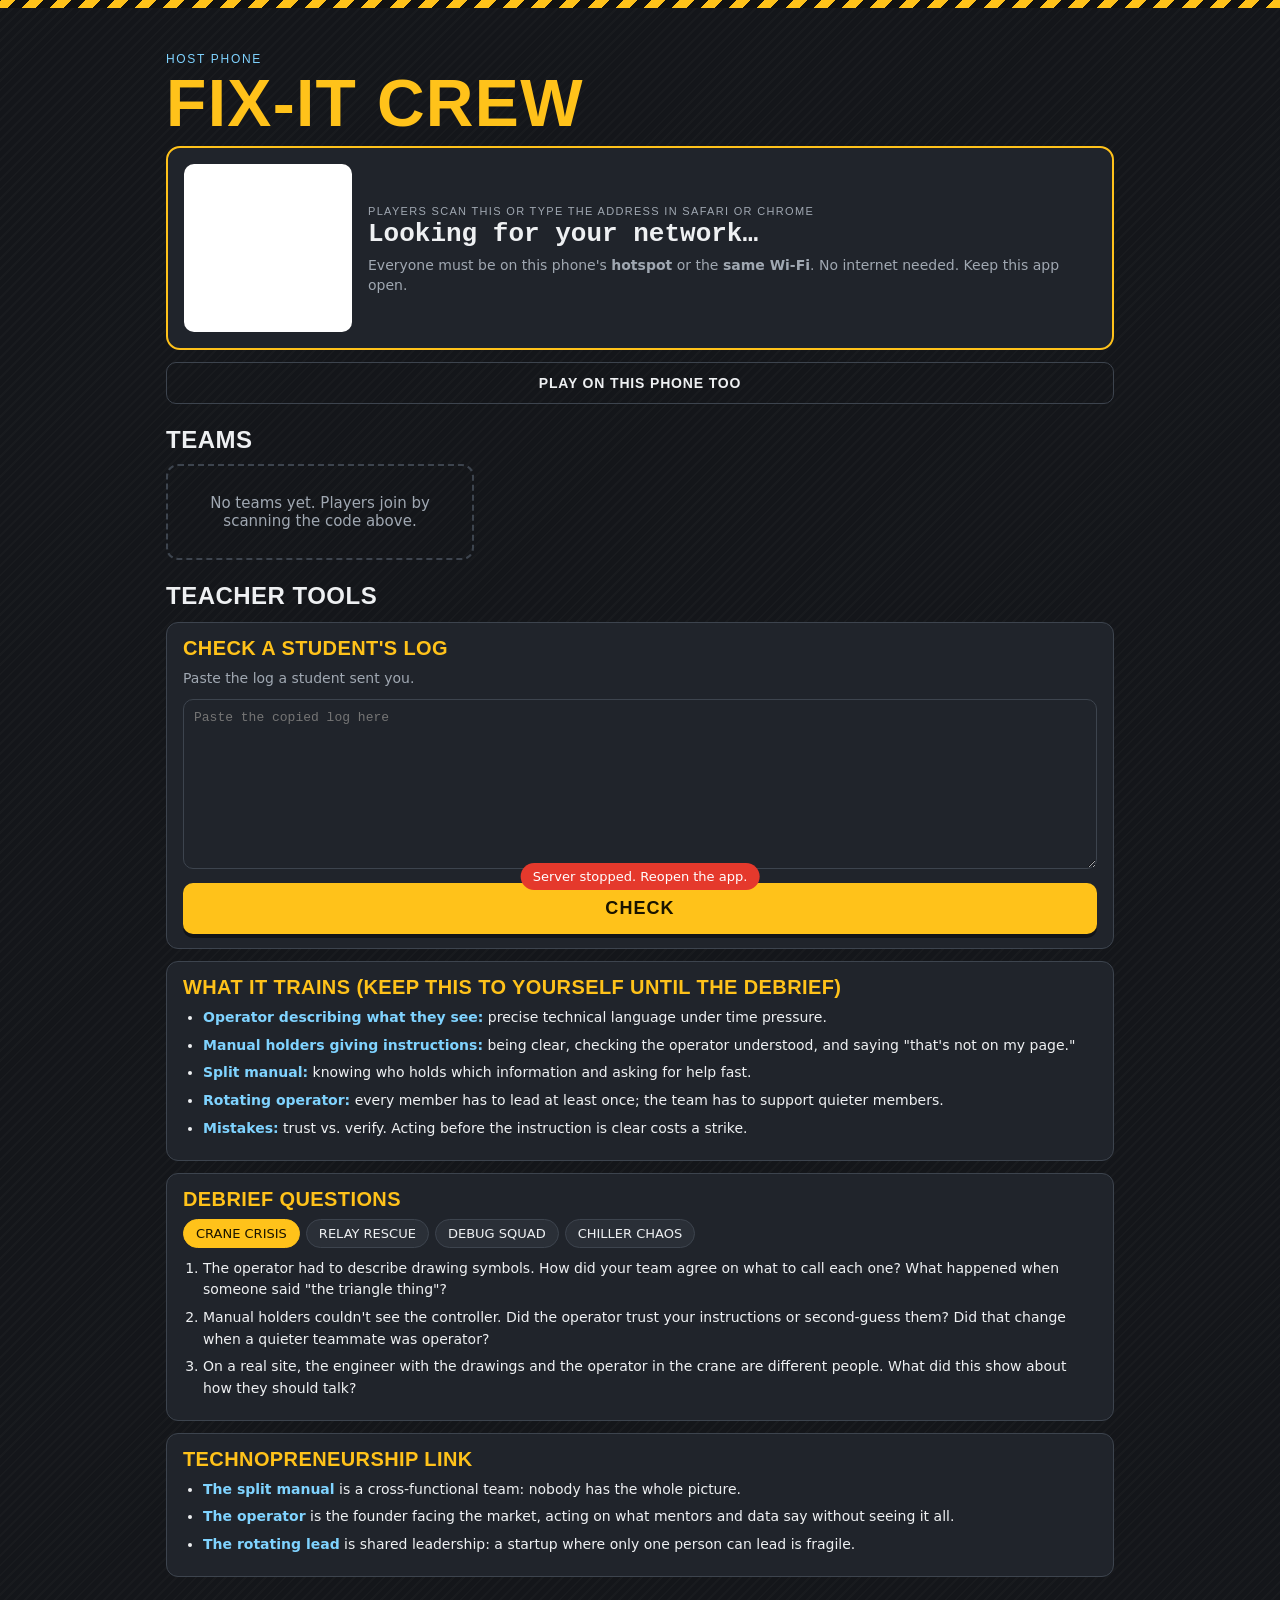
==== android/app/src/main/assets/web/host.html @ dfd8f7d3 "Fix-It Crew: Android host app with four program games Co-Authored-By: Claude Opus 5.5 <noreply@anthr" ====
<!doctype html>
<html lang="en">
<head>
<meta charset="utf-8">
<meta name="viewport" content="width=device-width,initial-scale=1,viewport-fit=cover">
<meta name="theme-color" content="#14161a">
<title>Fix-It Crew Host</title>
<link rel="stylesheet" href="style.css">
<style>
/* Host board: join card (QR + address) first, then live team cards, then teacher tools */
.joincard{background:var(--plate);border:2px solid var(--accent);border-radius:14px;padding:16px;display:grid;grid-template-columns:auto 1fr;gap:16px;align-items:center;margin-top:14px}
.qr{background:#fff;border-radius:10px;padding:8px;width:168px;height:168px;display:flex;align-items:center;justify-content:center}
.qr img,.qr svg{width:152px;height:152px;image-rendering:pixelated}
.addr{font-family:var(--mono);font-weight:700;font-size:clamp(18px,5vw,26px);overflow-wrap:anywhere;-webkit-user-select:text;user-select:text}
.alt{font-family:var(--mono);font-size:13px;color:var(--dim);overflow-wrap:anywhere}
.joincard p{margin:6px 0 0;color:var(--dim);font-size:14px;line-height:1.45}
.noip{color:#ff8a80;font-weight:600}
.sec2{display:flex;justify-content:space-between;align-items:baseline;margin:22px 0 10px;gap:10px}
.sec2 h2{font-size:24px;text-transform:uppercase}
.teams{display:grid;grid-template-columns:repeat(auto-fill,minmax(min(100%,300px),1fr));gap:12px}
.team{background:var(--plate);border:1px solid var(--edge);border-left:6px solid var(--tc);border-radius:12px;padding:12px 14px;display:flex;flex-direction:column;gap:8px;min-width:0}
.team .th{display:flex;justify-content:space-between;gap:8px;align-items:flex-start}
.team h3{font-size:24px;text-transform:uppercase;min-width:0;overflow-wrap:anywhere}
.team .pg{font-size:12px;color:var(--dim)}
.badge{font-family:var(--display);font-size:12px;letter-spacing:.1em;text-transform:uppercase;padding:4px 8px;border-radius:5px;background:var(--plate2);color:var(--dim);white-space:nowrap}
.badge.run{background:rgba(255,194,26,.16);color:var(--accent)}
.badge.ok{background:rgba(53,198,111,.2);color:var(--go)}
.badge.bad{background:rgba(229,57,44,.2);color:#ff8a80}
.nums{display:grid;grid-template-columns:repeat(3,1fr);gap:6px}
.nums div{background:var(--plate2);border-radius:8px;padding:6px 8px}
.nums b{display:block;font-family:var(--mono);font-size:20px}
.nums span{font-size:11px;color:var(--dim);text-transform:uppercase;letter-spacing:.08em}
.ppl{display:flex;flex-wrap:wrap;gap:6px}
.tfoot{display:flex;gap:8px;justify-content:flex-end;flex-wrap:wrap}
.mini{background:transparent;border:1px solid var(--edge);border-radius:6px;padding:6px 10px;font-size:13px;color:var(--dim)}
.mini.arm{border-color:var(--stop);color:#ff8a80}
.empty{border:2px dashed var(--edge);border-radius:12px;padding:28px 16px;text-align:center;color:var(--dim)}
.tcard{background:var(--plate);border:1px solid var(--edge);border-radius:12px;padding:14px 16px;margin:12px 0}
.tcard h3{font-size:20px;text-transform:uppercase;margin-bottom:8px;color:var(--accent)}
.tcard ul,.tcard ol{margin:0;padding-left:20px;line-height:1.55;font-size:14px}
.tcard li{margin-bottom:6px}
.tcard li b{color:var(--accent2);font-weight:600}
.tabs{display:flex;gap:6px;flex-wrap:wrap;margin-bottom:10px}
.tabs button{border:1px solid var(--edge);background:var(--plate2);border-radius:999px;padding:6px 12px;font-size:13px}
.tabs button.sel{background:var(--accent);color:var(--accentInk);border-color:var(--accent)}
.verdict{border-radius:10px;padding:12px;margin-top:10px;font-weight:600}
.verdict.ok{background:rgba(53,198,111,.18);color:#8fe3b0}.verdict.bad{background:rgba(229,57,44,.18);color:#ff9a90}
@media (max-width:440px){.joincard{grid-template-columns:1fr;justify-items:center;text-align:center}}
</style>
</head>
<body>
<div class="hz"></div>
<div class="wrap" style="max-width:980px">
  <div class="brand" style="padding-bottom:0"><span class="prog">Host phone</span><h1>Fix-It Crew</h1></div>

  <div class="joincard">
    <div class="qr" id="qr"></div>
    <div style="min-width:0">
      <span class="label">Players scan this or type the address in Safari or Chrome</span>
      <div class="addr" id="addr">Looking for your network…</div>
      <div class="alt" id="alt"></div>
      <p>Everyone must be on this phone's <b>hotspot</b> or the <b>same Wi-Fi</b>. No internet needed. Keep this app open.</p>
    </div>
  </div>
  <div class="btns" style="margin-top:12px"><a class="btn ghost" href="/" id="playHere">Play on this phone too</a></div>

  <div class="sec2"><h2>Teams</h2><span class="label" id="tCount"></span></div>
  <div class="teams" id="teams"><div class="empty">No teams yet. Players join by scanning the code above.</div></div>

  <div class="sec2"><h2>Teacher tools</h2></div>
  <div class="tcard">
    <h3>Check a student's log</h3>
    <p class="note" style="margin-top:0">Paste the log a student sent you.</p>
    <textarea class="log" id="tLog" placeholder="Paste the copied log here"></textarea>
    <div style="margin-top:10px"><button class="btn" id="tVerify">Check</button></div>
    <div id="tResult"></div>
  </div>
  <div class="tcard">
    <h3>What it trains (keep this to yourself until the debrief)</h3>
    <ul>
      <li><b>Operator describing what they see:</b> precise technical language under time pressure.</li>
      <li><b>Manual holders giving instructions:</b> being clear, checking the operator understood, and saying "that's not on my page."</li>
      <li><b>Split manual:</b> knowing who holds which information and asking for help fast.</li>
      <li><b>Rotating operator:</b> every member has to lead at least once; the team has to support quieter members.</li>
      <li><b>Mistakes:</b> trust vs. verify. Acting before the instruction is clear costs a strike.</li>
    </ul>
  </div>
  <div class="tcard">
    <h3>Debrief questions</h3>
    <div class="tabs" id="dTabs"></div>
    <ol id="dList"></ol>
  </div>
  <div class="tcard">
    <h3>Technopreneurship link</h3>
    <ul>
      <li><b>The split manual</b> is a cross-functional team: nobody has the whole picture.</li>
      <li><b>The operator</b> is the founder facing the market, acting on what mentors and data say without seeing it all.</li>
      <li><b>The rotating lead</b> is shared leadership: a startup where only one person can lead is fragile.</li>
    </ul>
  </div>
</div>
<div class="conn" id="conn" hidden>Server stopped. Reopen the app.</div>

<script src="themes.js"></script>
<script src="core.js"></script>
<script src="qrcode.js"></script>
<script>
(function () {
  'use strict';
  var $ = function (id) { return document.getElementById(id); };
  var esc = function (s) { return String(s == null ? '' : s).replace(/[&<>"']/g, function (c) { return { '&': '&amp;', '<': '&lt;', '>': '&gt;', '"': '&quot;', "'": '&#39;' }[c]; }); };
  var TH = FIXTHEMES, ORDER = ['ce', 'ee', 'cpe', 'me'];
  var arm = {}, last = null, shownUrl = '';

  function info() {
    fetch('/api/info').then(function (r) { return r.json(); }).then(function (d) {
      var ips = d.ips || [];
      if (!ips.length) {
        $('addr').innerHTML = '<span class="noip">Turn on your hotspot or connect to Wi-Fi.</span>'; $('alt').textContent = ''; $('qr').innerHTML = ''; shownUrl = '';
        return;
      }
      var urls = ips.map(function (ip) { return 'http://' + ip + ':' + d.port; });
      $('addr').textContent = urls[0].replace('http://', '');
      $('alt').textContent = urls.length > 1 ? 'Other addresses: ' + urls.slice(1).map(function (u) { return u.replace('http://', ''); }).join(' · ') : '';
      if (urls[0] !== shownUrl) {
        shownUrl = urls[0];
        try { var q = qrcode(0, 'M'); q.addData(urls[0]); q.make(); $('qr').innerHTML = q.createSvgTag(4, 0); } catch (e) { $('qr').textContent = ''; }
      }
    }).catch(function () { });
  }
  info(); setInterval(info, 5000);

  function teamCard(r) {
    var T = TH[r.program], badge;
    if (r.state === 'lobby') badge = '<span class="badge">Lobby</span>';
    else if (r.state === 'over') badge = '<span class="badge ' + (r.ended === 'out' ? 'bad' : 'ok') + '">' + (r.ended === 'out' ? 'Out of parts' : 'Ended') + '</span>';
    else badge = '<span class="badge run">' + (r.phase === 'repair' ? 'Repairing' : r.phase === 'result' ? (r.result === 'ok' ? 'Fixed!' : 'Failed') : 'Briefing') + '</span>';
    var op = r.players.filter(function (p) { return p.station === r.operator; })[0];
    var ppl = r.players.map(function (p) {
      return '<span class="mate' + (p.online ? '' : ' off') + (r.state === 'playing' && p.station === r.operator ? ' op' : '') + '"><i></i>' + (p.station + 1) + ' · ' + esc(p.name) + '</span>';
    }).join('');
    var nums = r.state === 'lobby' ? '' : '<div class="nums"><div><b>' + r.fixed + '</b><span>Fixed</span></div><div><b>' + r.round + '</b><span>Round</span></div><div><b>' + r.lives + '/3</b><span>Parts</span></div></div>';
    var opLine = r.state === 'playing' ? '<div class="note" style="margin:0">Operator: <b>' + esc(op ? op.name : '—') + '</b>' + (op && !op.online ? ' (offline)' : '') + '</div>' : '';
    var btns = '';
    if (r.state === 'playing') btns += '<button class="mini' + (arm[r.key + 'skip'] ? ' arm' : '') + '" data-a="skip" data-r="' + esc(r.key) + '">' + (arm[r.key + 'skip'] ? 'Tap again to skip' : 'Skip operator') + '</button>';
    btns += '<button class="mini' + (arm[r.key + 'close'] ? ' arm' : '') + '" data-a="close" data-r="' + esc(r.key) + '">' + (arm[r.key + 'close'] ? 'Tap again to close' : 'Close team') + '</button>';
    return '<div class="team" style="--tc:' + T.colors.accent + '"><div class="th"><div style="min-width:0"><h3>' + esc(r.key) + '</h3><span class="pg">' + esc(T.title) + ' · ' + esc(T.program) + '</span></div>' + badge + '</div>' +
      nums + opLine + '<div class="ppl">' + ppl + '</div><div class="tfoot">' + btns + '</div></div>';
  }
  function render() {
    if (!last) return;
    $('tCount').textContent = last.rooms.length ? last.rooms.length + ' team' + (last.rooms.length > 1 ? 's' : '') : '';
    $('teams').innerHTML = last.rooms.length ? last.rooms.map(teamCard).join('') : '<div class="empty">No teams yet. Players join by scanning the code above.</div>';
  }
  $('teams').addEventListener('click', function (e) {
    var b = e.target.closest('[data-a]'); if (!b) return;
    var k = b.dataset.r + b.dataset.a;
    if (arm[k]) {
      delete arm[k];
      fetch('/host/act', { method: 'POST', headers: { 'Content-Type': 'application/json' }, body: JSON.stringify({ room: b.dataset.r, type: b.dataset.a }) });
    } else { arm[k] = 1; setTimeout(function () { delete arm[k]; render(); }, 3000); }
    render();
  });

  var es = new EventSource('/host/events');
  es.onmessage = function (e) { $('conn').hidden = true; try { last = JSON.parse(e.data); } catch (err) { return; } render(); };
  es.onerror = function () { $('conn').hidden = false; };

  // debrief tabs
  var cur = 'ce';
  function renderDebrief() {
    $('dTabs').innerHTML = ORDER.map(function (p) { return '<button data-p="' + p + '" class="' + (p === cur ? 'sel' : '') + '">' + esc(TH[p].title) + '</button>'; }).join('');
    $('dList').innerHTML = TH[cur].debrief.map(function (q) { return '<li>' + esc(q) + '</li>'; }).join('');
  }
  $('dTabs').addEventListener('click', function (e) { var b = e.target.closest('button[data-p]'); if (!b) return; cur = b.dataset.p; renderDebrief(); });
  renderDebrief();

  // log check
  $('tVerify').addEventListener('click', function () {
    var s = $('tLog').value, out = $('tResult');
    function m(re) { var r = s.match(re); return r ? r[1].trim() : null; }
    var f = { title: m(/^\s*([A-Z][A-Z ]+?)\s*·/m), code: m(/Team:\s*([A-Z0-9]+)/), N: m(/Station\s+\d+\s+of\s+(\d+)/), s: m(/Station\s+(\d+)\s+of/),
      runNo: m(/Game\s+(\d+)/), fixed: m(/Machines fixed:\s*(\d+)/), attempts: m(/Attempts:\s*(\d+)/), lives: m(/Spare parts left:\s*(\d+)/), status: m(/Status:\s*([a-z ]+)/) };
    var code = m(/Check:\s*([A-Z0-9]+)/);
    if (Object.keys(f).some(function (k) { return f[k] === null; }) || !code) { out.innerHTML = '<div class="verdict bad">This doesn\'t look like a complete log. Ask the student to tap "Copy log" again and paste all of it.</div>'; return; }
    ['N', 's', 'runNo', 'fixed', 'attempts', 'lives'].forEach(function (k) { f[k] = +f[k]; });
    var ok = FIX.checkCode(f) === code;
    out.innerHTML = ok ? '<div class="verdict ok">✓ Genuine. ' + esc(f.title) + ' · team ' + esc(f.code) + ' · ' + f.fixed + ' machines fixed (' + esc(f.status) + ').</div>'
      : '<div class="verdict bad">✗ The check code doesn\'t match. Something in this log was changed.</div>';
  });
})();
</script>
</body>
</html>
---- android/app/src/main/assets/web/style.css ----
/* Fix-It Crew — shared styles. Layout: phone app with two faces: a dark machine panel
   for the operator, paper manual pages for everyone else. Program colors arrive as CSS
   variables when a team's program is known. */
:root{
  color-scheme: dark;
  --bg:#14161a; --plate:#20242b; --plate2:#2a2f37; --edge:#3d444e; --ink:#eef0f2; --dim:#a0a8b2;
  --accent:#ffc21a; --accentInk:#1a1400; --accent2:#7fd3ff;
  --stop:#e5392c; --go:#35c66f; --paper:#f3efe4; --paper2:#e8e2d2; --paper-ink:#1f1d1a; --paper-dim:#6b655a; --paper-line:#cfc7b4;
  --display:"Bahnschrift","DIN Alternate","DIN Condensed","Roboto Condensed","Arial Narrow","Helvetica Neue",Arial,sans-serif;
  --body:system-ui,-apple-system,"Segoe UI",Roboto,Arial,sans-serif;
  --mono:ui-monospace,"SF Mono",Menlo,Consolas,"Roboto Mono",monospace;
}
*{box-sizing:border-box}
html,body{margin:0;min-height:100%}
body{background:var(--bg) repeating-linear-gradient(135deg,rgba(255,255,255,.018) 0 2px,transparent 2px 7px);color:var(--ink);font-family:var(--body);font-size:15px;
  -webkit-user-select:none;user-select:none;-webkit-touch-callout:none;-webkit-tap-highlight-color:transparent;touch-action:manipulation;
  padding-top:env(safe-area-inset-top,0px)}
button,input,textarea{font:inherit;color:inherit}
button{cursor:pointer}
button:disabled{opacity:.45;cursor:default}
button:focus-visible,input:focus-visible,textarea:focus-visible{outline:2px solid var(--accent);outline-offset:2px}
[hidden]{display:none!important}
.hz{height:8px;background:repeating-linear-gradient(-45deg,var(--accent) 0 10px,#111 10px 20px)}
.wrap{width:100%;max-width:560px;margin:0 auto;padding-inline:16px;padding-block:14px 28px}
h1,h2,h3{font-family:var(--display);font-stretch:condensed;letter-spacing:.02em;margin:0;text-wrap:balance}
.label{font-family:var(--display);font-stretch:condensed;text-transform:uppercase;letter-spacing:.12em;font-size:11px;color:var(--dim)}
.btn{display:block;width:100%;border:0;border-radius:10px;padding:15px;font-family:var(--display);font-weight:700;font-size:18px;letter-spacing:.06em;text-transform:uppercase;background:var(--accent);color:var(--accentInk);box-shadow:0 4px 0 rgba(0,0,0,.45);text-align:center;text-decoration:none}
.btn:active{transform:translateY(2px);box-shadow:0 2px 0 rgba(0,0,0,.45)}
.btn.ghost{background:transparent;color:var(--ink);box-shadow:none;border:1px solid var(--edge);font-size:14px;padding:12px}
.btn.danger{background:transparent;color:#ff8a80;border:1px solid #7a2a24;box-shadow:none;font-size:14px;padding:12px}
.btns{display:flex;flex-direction:column;gap:10px}
.note{color:var(--dim);font-size:14px;line-height:1.5;margin:10px 0}
.err{color:#ff8a80;min-height:1.3em;font-size:14px;margin:6px 0}

/* join */
.brand{padding-block:22px 14px;display:flex;flex-direction:column;gap:8px}
.brand .prog{font-family:var(--display);letter-spacing:.14em;text-transform:uppercase;font-size:12px;color:var(--accent2)}
.brand h1{font-size:clamp(40px,13vw,66px);line-height:.88;color:var(--accent);text-transform:uppercase;overflow-wrap:anywhere}
.brand p{margin:0;color:var(--dim);line-height:1.45;max-width:38ch}
.field{display:flex;flex-direction:column;gap:6px;margin-bottom:16px}
.field input{font-size:20px;padding:12px 14px;border-radius:10px;border:1px solid var(--edge);background:var(--plate);-webkit-user-select:text;user-select:text;width:100%}
.field input.code{letter-spacing:.12em;text-transform:uppercase;font-family:var(--mono)}
.programs{display:grid;grid-template-columns:1fr 1fr;gap:8px}
.programs button{border:2px solid var(--edge);background:var(--plate);border-radius:10px;padding:12px 10px;text-align:left;display:flex;flex-direction:column;gap:2px;min-width:0}
.programs button b{font-family:var(--display);font-size:19px;text-transform:uppercase;letter-spacing:.02em;line-height:1.05}
.programs button span{font-size:12px;color:var(--dim)}
.programs button.sel{border-color:var(--pc);box-shadow:inset 0 0 0 1px var(--pc)}
.programs button i{display:block;height:4px;border-radius:2px;background:var(--pc);margin-bottom:6px;width:36px}
details.how{margin-top:22px;border-top:1px solid var(--edge);padding-top:12px}
details.how summary{cursor:pointer;font-family:var(--display);letter-spacing:.1em;text-transform:uppercase;font-size:13px}
details.how ol{margin:10px 0 0;padding-left:20px;color:var(--dim);line-height:1.55;font-size:14px}
details.how li{margin-bottom:6px}

/* lobby */
.teamhead{display:flex;justify-content:space-between;align-items:flex-end;gap:12px;padding-block:18px 12px}
.teamhead h2{font-size:36px;text-transform:uppercase;min-width:0;overflow-wrap:anywhere}
.roster{display:flex;flex-direction:column;gap:8px;margin-bottom:18px}
.crew{display:flex;justify-content:space-between;align-items:center;gap:10px;background:var(--plate);border:1px solid var(--edge);border-radius:10px;padding:12px 14px}
.crew .nm{font-weight:600;min-width:0;overflow:hidden;text-overflow:ellipsis;white-space:nowrap}
.tag{font-family:var(--display);font-size:12px;letter-spacing:.1em;text-transform:uppercase;padding:4px 8px;border-radius:5px;background:var(--plate2);color:var(--dim);white-space:nowrap}
.tag.on{background:rgba(53,198,111,.18);color:var(--go)}
.tag.off{background:rgba(229,57,44,.18);color:#ff8a80}

/* play header */
.ghead{display:flex;align-items:center;gap:8px;padding-block:8px}
.ghead .ttl{font-family:var(--display);font-weight:700;letter-spacing:.06em;color:var(--accent);font-size:15px;flex:1;min-width:0;white-space:nowrap;overflow:hidden;text-overflow:ellipsis}
.chip{font-family:var(--mono);font-size:12px;padding:5px 8px;border-radius:6px;background:var(--plate2);white-space:nowrap}
.icon{border:1px solid var(--edge);background:var(--plate);border-radius:6px;padding:4px 9px;font-size:12px;font-family:var(--display);letter-spacing:.06em;text-transform:uppercase;color:var(--dim)}
.icon.arm{border-color:var(--stop);color:#ff8a80}
.status{display:grid;grid-template-columns:1fr auto;gap:4px 12px;align-items:end;margin-bottom:10px}
.status .rnd{font-family:var(--display);font-stretch:condensed;font-weight:700;font-size:24px;text-transform:uppercase;line-height:1}
.status .rnd small{display:block;font-size:11px;color:var(--dim);letter-spacing:.12em;font-weight:400;margin-bottom:3px}
.lives{display:flex;gap:4px;align-items:center}
.lives i{width:16px;height:16px;border-radius:4px;background:var(--go);display:block}
.lives i.lost{background:var(--plate2);outline:1px solid var(--edge)}
.mates{display:flex;flex-wrap:wrap;gap:6px;margin-bottom:12px}
.mate{font-size:12px;padding:4px 8px;border-radius:999px;background:var(--plate);border:1px solid var(--edge);display:flex;align-items:center;gap:6px;max-width:100%}
.mate i{width:7px;height:7px;border-radius:50%;background:var(--go);flex:none}
.mate.off i{background:var(--stop)}
.mate.op{border-color:var(--accent);color:var(--accent)}
.mate.me{font-weight:700}

/* operator */
.role{border-radius:12px;padding:16px;background:var(--plate);border:2px solid var(--accent);display:flex;flex-direction:column;gap:10px}
.role h2{font-size:34px;text-transform:uppercase;color:var(--accent);line-height:1}
.role p{margin:0;line-height:1.5}
.bar{display:grid;grid-template-columns:1fr auto;gap:10px;align-items:center;margin-bottom:10px}
.timer{font-family:var(--mono);font-size:30px;font-weight:700;font-variant-numeric:tabular-nums}
.timer.low{color:var(--stop);animation:pulse 1s infinite}
@keyframes pulse{50%{opacity:.5}}
.tbar{grid-column:1/-1;height:8px;border-radius:4px;background:var(--plate2);overflow:hidden}
.tbar i{display:block;height:100%;background:var(--accent)}
.faults{display:flex;gap:6px;align-items:center}
.faults i{width:18px;height:18px;border-radius:50%;border:2px solid var(--stop);display:block}
.faults i.on{background:var(--stop);box-shadow:0 0 10px var(--stop)}
.plate{display:flex;justify-content:space-between;align-items:center;gap:10px;background:#d8d4cc;color:#1b1b1b;border-radius:6px;padding:8px 12px;margin-bottom:12px;box-shadow:inset 0 0 0 2px #9a958b}
.plate span{font-family:var(--display);letter-spacing:.12em;font-size:11px;text-transform:uppercase;min-width:0}
.plate b{font-family:var(--mono);font-size:22px;letter-spacing:.1em;white-space:nowrap}
.mods{display:flex;flex-direction:column;gap:12px}
.mod{position:relative;background:var(--plate);border:1px solid var(--edge);border-radius:12px;padding:12px}
.mod .mh{display:flex;justify-content:space-between;align-items:center;margin-bottom:10px;gap:10px}
.mod .mh h3{font-size:18px;text-transform:uppercase;letter-spacing:.04em}
.led{width:14px;height:14px;border-radius:50%;background:#5a1a14;box-shadow:inset 0 0 0 2px rgba(0,0,0,.4)}
.mod.done .led{background:var(--go);box-shadow:0 0 10px var(--go)}
.mod.done .mb{opacity:.35;pointer-events:none}
.mod.done::after{content:"OK";position:absolute;right:14px;bottom:10px;font-family:var(--display);font-weight:700;font-size:22px;color:var(--go);letter-spacing:.1em}
.wires{display:flex;flex-direction:column;gap:8px;padding:6px 4px;background:var(--plate2);border-radius:8px}
.wire{display:grid;grid-template-columns:18px 1fr 18px;align-items:center;gap:6px;border:0;background:none;padding:6px 0}
.wire .term{width:14px;height:14px;border-radius:3px;background:#8b8b8b}
.wire .w{height:12px;border-radius:6px;position:relative}
.wire .w em{position:absolute;left:10px;top:50%;transform:translateY(-50%);font-style:normal;font-size:9px;font-weight:700;letter-spacing:.08em;color:rgba(0,0,0,.6)}
.wire.cut .w{background:transparent!important;border:2px dashed var(--edge)}
.wire.cut .w em{color:var(--dim)}
.gwrap{display:grid;grid-template-columns:auto 1fr;gap:12px;align-items:center}
.gtag{font-family:var(--mono);font-size:15px;font-weight:700;background:#d8d4cc;color:#111;border-radius:4px;padding:4px 8px}
.lcd{font-family:var(--mono);font-size:40px;font-weight:700;color:#7fd3ff;text-shadow:0 0 12px rgba(127,211,255,.5);background:#03090f;border-radius:6px;padding:2px 12px;text-align:right}
.lcd small{font-size:16px;margin-left:4px}
.pos{display:grid;grid-template-columns:repeat(4,1fr);gap:6px;margin-top:10px}
.pos button{border:1px solid var(--edge);background:var(--plate2);border-radius:8px;padding:12px 0;font-family:var(--display);font-weight:700;font-size:16px}
.pos button small{display:block;font-size:10px;color:var(--dim);letter-spacing:.1em;font-weight:400}
.keys{display:grid;grid-template-columns:1fr 1fr;gap:10px}
.key{border:2px solid var(--edge);background:#e9e5dc;color:#1b1b1b;border-radius:10px;padding:10px;display:flex;align-items:center;justify-content:center;aspect-ratio:1.5;max-width:100%}
.key svg{width:56px;height:56px}
.key.ok{border-color:var(--go);background:#cfeedd}
.fcode{font-family:var(--mono);font-size:26px;font-weight:700;color:#ffb3aa;background:#1a0705;border-radius:6px;padding:4px 12px;display:inline-block;margin-bottom:10px}
.sws{display:grid;grid-template-columns:repeat(5,1fr);gap:6px}
.sw{border:1px solid var(--edge);background:var(--plate2);border-radius:8px;padding:8px 0 6px;display:flex;flex-direction:column;align-items:center;gap:6px}
.sw .knob{width:26px;height:44px;border-radius:13px;background:#0c0c0c;position:relative;box-shadow:inset 0 0 0 2px #333}
.sw .knob::after{content:"";position:absolute;left:3px;width:20px;height:20px;border-radius:50%;background:#bbb;top:21px;transition:top .12s}
.sw.on .knob{background:#0f3d22}
.sw.on .knob::after{top:3px;background:var(--go)}
.sw span{font-family:var(--display);font-size:12px;letter-spacing:.08em}
.confirm{margin-top:10px}
.lamp{display:flex;align-items:center;gap:10px;margin-bottom:10px;font-family:var(--display);letter-spacing:.1em;text-transform:uppercase}
.lamp i{width:26px;height:26px;border-radius:50%;display:block;box-shadow:0 0 14px currentColor}
.steps{display:grid;grid-template-columns:1fr 1fr;gap:8px}
.steps button{border:1px solid var(--edge);background:var(--plate2);border-radius:8px;padding:14px 6px;font-family:var(--display);font-weight:700;font-size:15px;letter-spacing:.03em;text-transform:uppercase}
.steps button.ok{border-color:var(--go);background:rgba(53,198,111,.2)}
.prog{display:flex;gap:6px;margin-top:8px}
.prog i{flex:1;height:6px;border-radius:3px;background:var(--plate2)}
.prog i.on{background:var(--go)}
.result{border-radius:14px;padding:20px 16px;text-align:center;display:flex;flex-direction:column;gap:12px;align-items:center;margin-bottom:12px}
.result.ok{background:rgba(53,198,111,.12);border:2px solid var(--go)}
.result.fail,.result.skip{background:rgba(229,57,44,.12);border:2px solid var(--stop)}
.result h2{font-size:40px;text-transform:uppercase;line-height:1}
.result.ok h2{color:var(--go)}.result.fail h2,.result.skip h2{color:#ff8a80}
.result p{margin:0;line-height:1.5}

/* manual (readers) */
.who{background:var(--plate);border:1px solid var(--edge);border-radius:12px;padding:12px 14px;margin-bottom:12px;display:flex;flex-direction:column;gap:6px}
.who b{font-family:var(--display);font-size:22px;text-transform:uppercase;color:var(--accent)}
.who .live{display:flex;align-items:center;justify-content:space-between;gap:10px}
.who .live .timer{font-size:24px}
.who .mcount{font-family:var(--mono);font-size:14px}
.page{background:var(--paper);color:var(--paper-ink);border-radius:6px;padding:16px;margin-bottom:14px;box-shadow:0 6px 18px rgba(0,0,0,.35);-webkit-user-select:text;user-select:text}
.page .ph{display:flex;justify-content:space-between;align-items:baseline;border-bottom:2px solid var(--paper-ink);padding-bottom:6px;margin-bottom:10px;gap:10px}
.page .ph h3{font-size:22px;text-transform:uppercase;letter-spacing:.03em}
.page .ph span{font-family:var(--mono);font-size:11px;color:var(--paper-dim);text-align:right}
.page .look{font-size:13px;color:var(--paper-dim);margin:0 0 10px;font-style:italic}
.page p{margin:0 0 8px;line-height:1.45}
.page h4{font-family:var(--display);font-size:15px;letter-spacing:.06em;text-transform:uppercase;margin:12px 0 4px}
.page ol,.page ul{margin:0;padding-left:20px;line-height:1.5;font-size:14px}
.page li{margin-bottom:4px}
.page .tw{background:var(--paper2);border-left:4px solid var(--paper-ink);padding:8px 10px;font-size:13px;margin-top:10px;font-weight:600}
.page table{border-collapse:collapse;width:100%;font-size:14px;font-variant-numeric:tabular-nums}
.page th,.page td{border-bottom:1px solid var(--paper-line);padding:6px 4px;text-align:center}
.page th{font-family:var(--display);font-weight:400;font-size:11px;letter-spacing:.08em;text-transform:uppercase;color:var(--paper-dim)}
.page td:first-child,.page th:first-child{text-align:left;font-family:var(--mono);font-weight:700}
.page .tblw{overflow-x:auto}
.kcols{display:grid;grid-template-columns:repeat(4,1fr);gap:8px}
.kcol{display:flex;flex-direction:column;gap:4px;align-items:center;border:1px solid var(--paper-line);border-radius:6px;padding:6px 2px;background:#fffdf7}
.kcol b{font-family:var(--display);font-size:12px;color:var(--paper-dim)}
.kcol svg{width:40px;height:40px}
.pat{font-family:var(--mono);font-size:13px;white-space:nowrap}
.lampdot{display:inline-block;width:12px;height:12px;border-radius:50%;margin-right:6px;vertical-align:-1px;border:1px solid rgba(0,0,0,.3)}

/* overlays */
.toast{position:fixed;left:50%;top:calc(10px + env(safe-area-inset-top,0px));transform:translateX(-50%);z-index:30;padding:10px 16px;border-radius:999px;font-weight:600;font-size:15px;max-width:calc(100% - 32px);white-space:nowrap;overflow:hidden;text-overflow:ellipsis;pointer-events:none;opacity:0;transition:opacity .2s}
.toast.show{opacity:1}
.toast.good{background:var(--go);color:#03210f}.toast.bad{background:var(--stop);color:#fff}.toast.warn{background:var(--accent);color:var(--accentInk)}
.conn{position:fixed;bottom:calc(10px + env(safe-area-inset-bottom,0px));left:50%;transform:translateX(-50%);background:var(--stop);color:#fff;padding:6px 12px;border-radius:999px;font-size:13px;z-index:40}

/* report */
.rhead{padding-block:16px 4px}
.rhead h1{font-size:44px;line-height:.95;text-transform:uppercase;color:var(--accent)}
.cert{background:var(--paper);color:var(--paper-ink);border-radius:10px;padding:16px;margin:12px 0;display:flex;flex-direction:column;gap:12px;box-shadow:0 6px 18px rgba(0,0,0,.35)}
.cert .ct{display:flex;justify-content:space-between;gap:10px;font-family:var(--display);letter-spacing:.1em;text-transform:uppercase;font-size:12px;color:var(--paper-dim);border-bottom:2px solid var(--paper-ink);padding-bottom:8px}
.cert .ct b{color:var(--paper-ink)}
.cert .hero{display:flex;align-items:center;gap:14px}
.cert .hero b{font-family:var(--display);font-stretch:condensed;font-size:84px;line-height:.85}
.cert .hero span{font-family:var(--display);font-size:20px;line-height:1.1;text-transform:uppercase;font-weight:700}
.cert .hero small{display:block;font-family:var(--body);text-transform:none;font-weight:400;font-size:13px;color:var(--paper-dim);margin-top:4px}
.cert dl{display:grid;grid-template-columns:auto 1fr;gap:4px 12px;margin:0;font-size:14px}
.cert dt{color:var(--paper-dim)}
.cert dd{margin:0;font-family:var(--mono);text-align:right;overflow-wrap:anywhere}
.cert .chk{display:flex;justify-content:space-between;align-items:center;border-top:1px dashed #b8b1a2;padding-top:10px;font-family:var(--mono)}
.cert .chk b{font-size:22px;letter-spacing:.14em}
textarea.log{width:100%;min-height:170px;font-family:var(--mono);font-size:13px;border-radius:10px;border:1px solid var(--edge);background:var(--plate);padding:10px;-webkit-user-select:text;user-select:text}
@media (prefers-reduced-motion:reduce){*{animation:none!important;transition:none!important}}
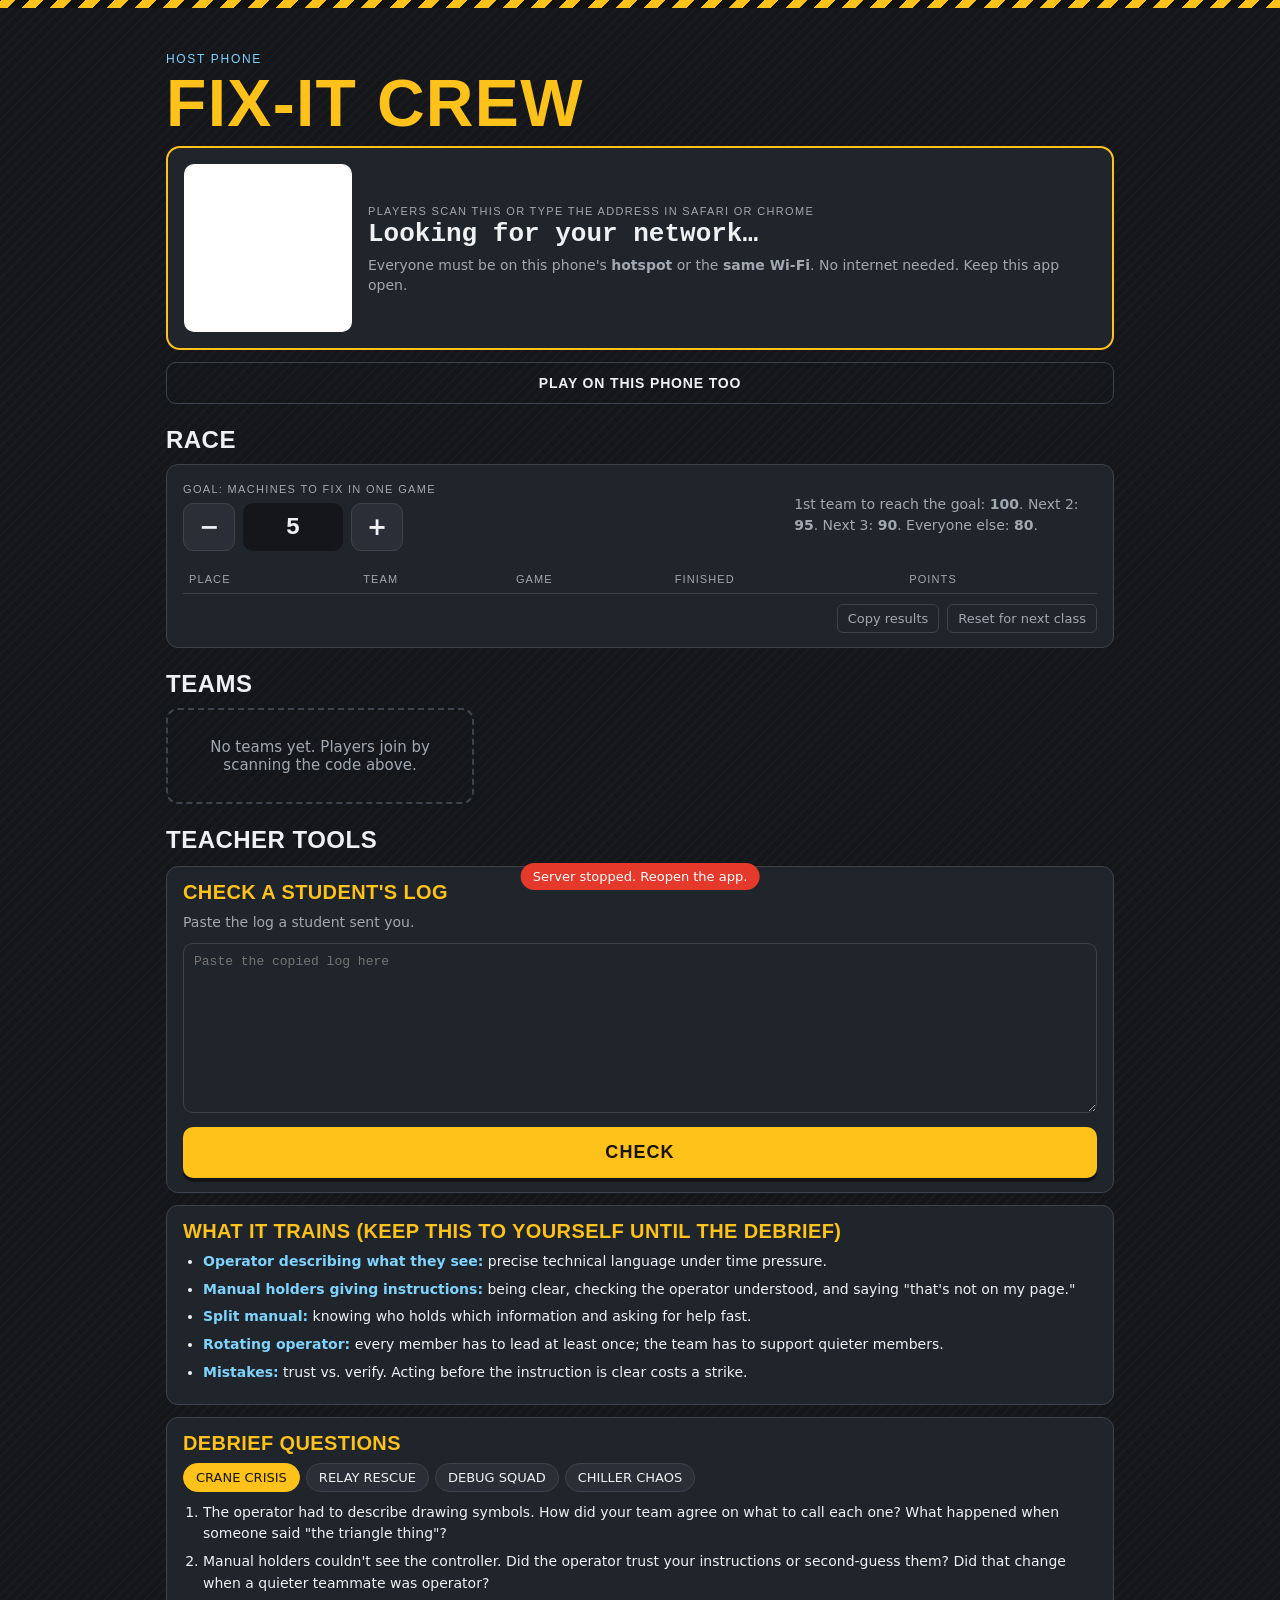
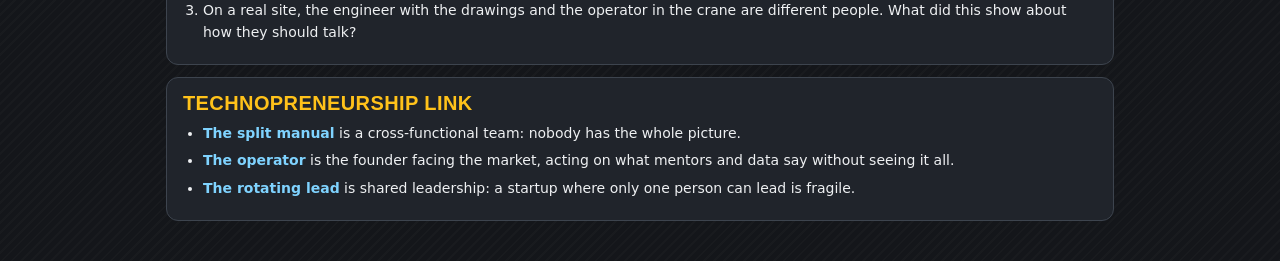
==== commit 171fdddf: "Add race scoring: goal, finish order and points on the host board Co-Authored-By: Claude Opus 5.5 <n" ====
--- a/android/app/src/main/assets/web/host.html
+++ b/android/app/src/main/assets/web/host.html
@@ -44,6 +44,15 @@
 .tabs button{border:1px solid var(--edge);background:var(--plate2);border-radius:999px;padding:6px 12px;font-size:13px}
 .tabs button.sel{background:var(--accent);color:var(--accentInk);border-color:var(--accent)}
 .verdict{border-radius:10px;padding:12px;margin-top:10px;font-weight:600}
+.stepper{display:grid;grid-template-columns:52px 1fr 52px;gap:8px}
+.stepper button{border:1px solid var(--edge);background:var(--plate2);border-radius:10px;font-size:24px;font-weight:700;min-height:48px}
+.stepper output{display:flex;align-items:center;justify-content:center;background:var(--bg);border-radius:10px;font-family:var(--mono);font-size:24px;font-weight:700}
+table.board{border-collapse:collapse;width:100%;font-size:14px;font-variant-numeric:tabular-nums}
+table.board td:nth-child(3){white-space:normal;font-size:12px;color:var(--dim)}
+table.board th,table.board td{padding:8px 6px;border-bottom:1px solid var(--edge);text-align:left;white-space:nowrap}
+table.board th{font-family:var(--display);font-weight:400;font-size:11px;letter-spacing:.1em;text-transform:uppercase;color:var(--dim)}
+table.board td.pts{font-family:var(--mono);font-weight:700;color:var(--accent)}
+table.board tr.wait td{color:var(--dim)}
 .verdict.ok{background:rgba(53,198,111,.18);color:#8fe3b0}.verdict.bad{background:rgba(229,57,44,.18);color:#ff9a90}
 @media (max-width:440px){.joincard{grid-template-columns:1fr;justify-items:center;text-align:center}}
 </style>
@@ -63,6 +72,18 @@
     </div>
   </div>
   <div class="btns" style="margin-top:12px"><a class="btn ghost" href="/" id="playHere">Play on this phone too</a></div>
+
+  <div class="sec2"><h2>Race</h2></div>
+  <div class="tcard" style="margin-top:0">
+    <div style="display:flex;justify-content:space-between;align-items:center;gap:12px;flex-wrap:wrap">
+      <div><span class="label">Goal: machines to fix in one game</span>
+        <div class="stepper" style="max-width:220px;margin-top:6px"><button id="tgMinus" aria-label="Lower goal">−</button><output id="tgN">5</output><button id="tgPlus" aria-label="Raise goal">+</button></div></div>
+      <p class="note" style="max-width:34ch;margin:0">1st team to reach the goal: <b>100</b>. Next 2: <b>95</b>. Next 3: <b>90</b>. Everyone else: <b>80</b>.</p>
+    </div>
+    <div class="tblw" style="margin-top:14px;overflow-x:auto"><table class="board"><thead><tr><th>Place</th><th>Team</th><th>Game</th><th>Finished</th><th>Points</th></tr></thead><tbody id="board"></tbody></table></div>
+    <div class="tfoot" style="margin-top:10px"><button class="mini" id="copyBoard">Copy results</button><button class="mini" id="resetBoard">Reset for next class</button></div>
+    <textarea class="log" id="boardTxt" readonly hidden style="margin-top:10px;min-height:120px"></textarea>
+  </div>
 
   <div class="sec2"><h2>Teams</h2><span class="label" id="tCount"></span></div>
   <div class="teams" id="teams"><div class="empty">No teams yet. Players join by scanning the code above.</div></div>
@@ -147,8 +168,28 @@
     return '<div class="team" style="--tc:' + T.colors.accent + '"><div class="th"><div style="min-width:0"><h3>' + esc(r.key) + '</h3><span class="pg">' + esc(T.title) + ' · ' + esc(T.program) + '</span></div>' + badge + '</div>' +
       nums + opLine + '<div class="ppl">' + ppl + '</div><div class="tfoot">' + btns + '</div></div>';
   }
+  function points(rank) { return rank === 1 ? 100 : rank <= 3 ? 95 : rank <= 6 ? 90 : 80; }
+  function ordinal(n) { var s = ['th', 'st', 'nd', 'rd'], v = n % 100; return n + (s[(v - 20) % 10] || s[v] || s[0]); }
+  function clock(ms) { var d = new Date(ms); return [d.getHours(), d.getMinutes(), d.getSeconds()].map(function (x) { return String(x).padStart(2, '0'); }).join(':'); }
+  function boardRows() {
+    var fin = last.finishers || [], done = {};
+    var rows = fin.map(function (f) { done[f.team] = 1; return { place: ordinal(f.rank), team: f.team, game: TH[f.program].title, at: clock(f.at), pts: points(f.rank), wait: false, players: f.players }; });
+    last.rooms.forEach(function (r) {
+      if (done[r.key]) return;
+      rows.push({ place: '—', team: r.key, game: TH[r.program].title, at: r.state === 'playing' ? 'playing · ' + r.fixed + '/' + r.target : 'not finished', pts: 80, wait: true, players: r.players.map(function (p) { return p.name; }) });
+    });
+    return rows;
+  }
+  function renderBoard() {
+    $('tgN').textContent = last.target;
+    var rows = boardRows();
+    $('board').innerHTML = rows.length ? rows.map(function (x) {
+      return '<tr class="' + (x.wait ? 'wait' : '') + '"><td>' + x.place + '</td><td><b>' + esc(x.team) + '</b></td><td>' + esc(x.game) + '</td><td>' + esc(x.at) + '</td><td class="pts">' + x.pts + (x.wait ? '*' : '') + '</td></tr>';
+    }).join('') : '<tr class="wait"><td colspan="5">No teams yet.</td></tr>';
+  }
   function render() {
     if (!last) return;
+    renderBoard();
     $('tCount').textContent = last.rooms.length ? last.rooms.length + ' team' + (last.rooms.length > 1 ? 's' : '') : '';
     $('teams').innerHTML = last.rooms.length ? last.rooms.map(teamCard).join('') : '<div class="empty">No teams yet. Players join by scanning the code above.</div>';
   }
@@ -166,6 +207,26 @@
   es.onmessage = function (e) { $('conn').hidden = true; try { last = JSON.parse(e.data); } catch (err) { return; } render(); };
   es.onerror = function () { $('conn').hidden = false; };
 
+  function hostAct(body) { return fetch('/host/act', { method: 'POST', headers: { 'Content-Type': 'application/json' }, body: JSON.stringify(body) }); }
+  $('tgMinus').addEventListener('click', function () { if (last) hostAct({ type: 'target', n: last.target - 1 }); });
+  $('tgPlus').addEventListener('click', function () { if (last) hostAct({ type: 'target', n: last.target + 1 }); });
+  var resetArm = 0;
+  $('resetBoard').addEventListener('click', function () {
+    if (Date.now() - resetArm < 3000) { hostAct({ type: 'resetBoard' }); this.textContent = 'Reset for next class'; this.classList.remove('arm'); resetArm = 0; return; }
+    resetArm = Date.now(); this.textContent = 'Tap again to clear the results'; this.classList.add('arm');
+    var self = this; setTimeout(function () { self.textContent = 'Reset for next class'; self.classList.remove('arm'); }, 3000);
+  });
+  $('copyBoard').addEventListener('click', function () {
+    if (!last) return;
+    var d = new Date(), txt = 'Fix-It Crew results · ' + d.toDateString() + ' · goal ' + last.target + ' machines\n' +
+      boardRows().map(function (x) { return x.place + '\t' + x.team + '\t' + x.game + '\t' + x.at + '\t' + x.pts + (x.wait ? ' (not finished)' : '') + '\t' + x.players.join(', '); }).join('\n');
+    var box = $('boardTxt'), btn = this;
+    box.value = txt; box.hidden = false;
+    function fallback() { box.focus(); box.select(); btn.textContent = 'Selected — copy it'; }
+    try { navigator.clipboard.writeText(txt).then(function () { btn.textContent = 'Copied ✓'; }, fallback); } catch (e) { fallback(); }
+    setTimeout(function () { btn.textContent = 'Copy results'; }, 3000);
+  });
+
   // debrief tabs
   var cur = 'ce';
   function renderDebrief() {
@@ -180,7 +241,7 @@
     var s = $('tLog').value, out = $('tResult');
     function m(re) { var r = s.match(re); return r ? r[1].trim() : null; }
     var f = { title: m(/^\s*([A-Z][A-Z ]+?)\s*·/m), code: m(/Team:\s*([A-Z0-9]+)/), N: m(/Station\s+\d+\s+of\s+(\d+)/), s: m(/Station\s+(\d+)\s+of/),
-      runNo: m(/Game\s+(\d+)/), fixed: m(/Machines fixed:\s*(\d+)/), attempts: m(/Attempts:\s*(\d+)/), lives: m(/Spare parts left:\s*(\d+)/), status: m(/Status:\s*([a-z ]+)/) };
+      runNo: m(/Game\s+(\d+)/), fixed: m(/Machines fixed:\s*(\d+)/), attempts: m(/Attempts:\s*(\d+)/), lives: m(/Spare parts left:\s*(\d+)/), status: m(/Status:\s*([a-z0-9 #]+)/) };
     var code = m(/Check:\s*([A-Z0-9]+)/);
     if (Object.keys(f).some(function (k) { return f[k] === null; }) || !code) { out.innerHTML = '<div class="verdict bad">This doesn\'t look like a complete log. Ask the student to tap "Copy log" again and paste all of it.</div>'; return; }
     ['N', 's', 'runNo', 'fixed', 'attempts', 'lives'].forEach(function (k) { f[k] = +f[k]; });
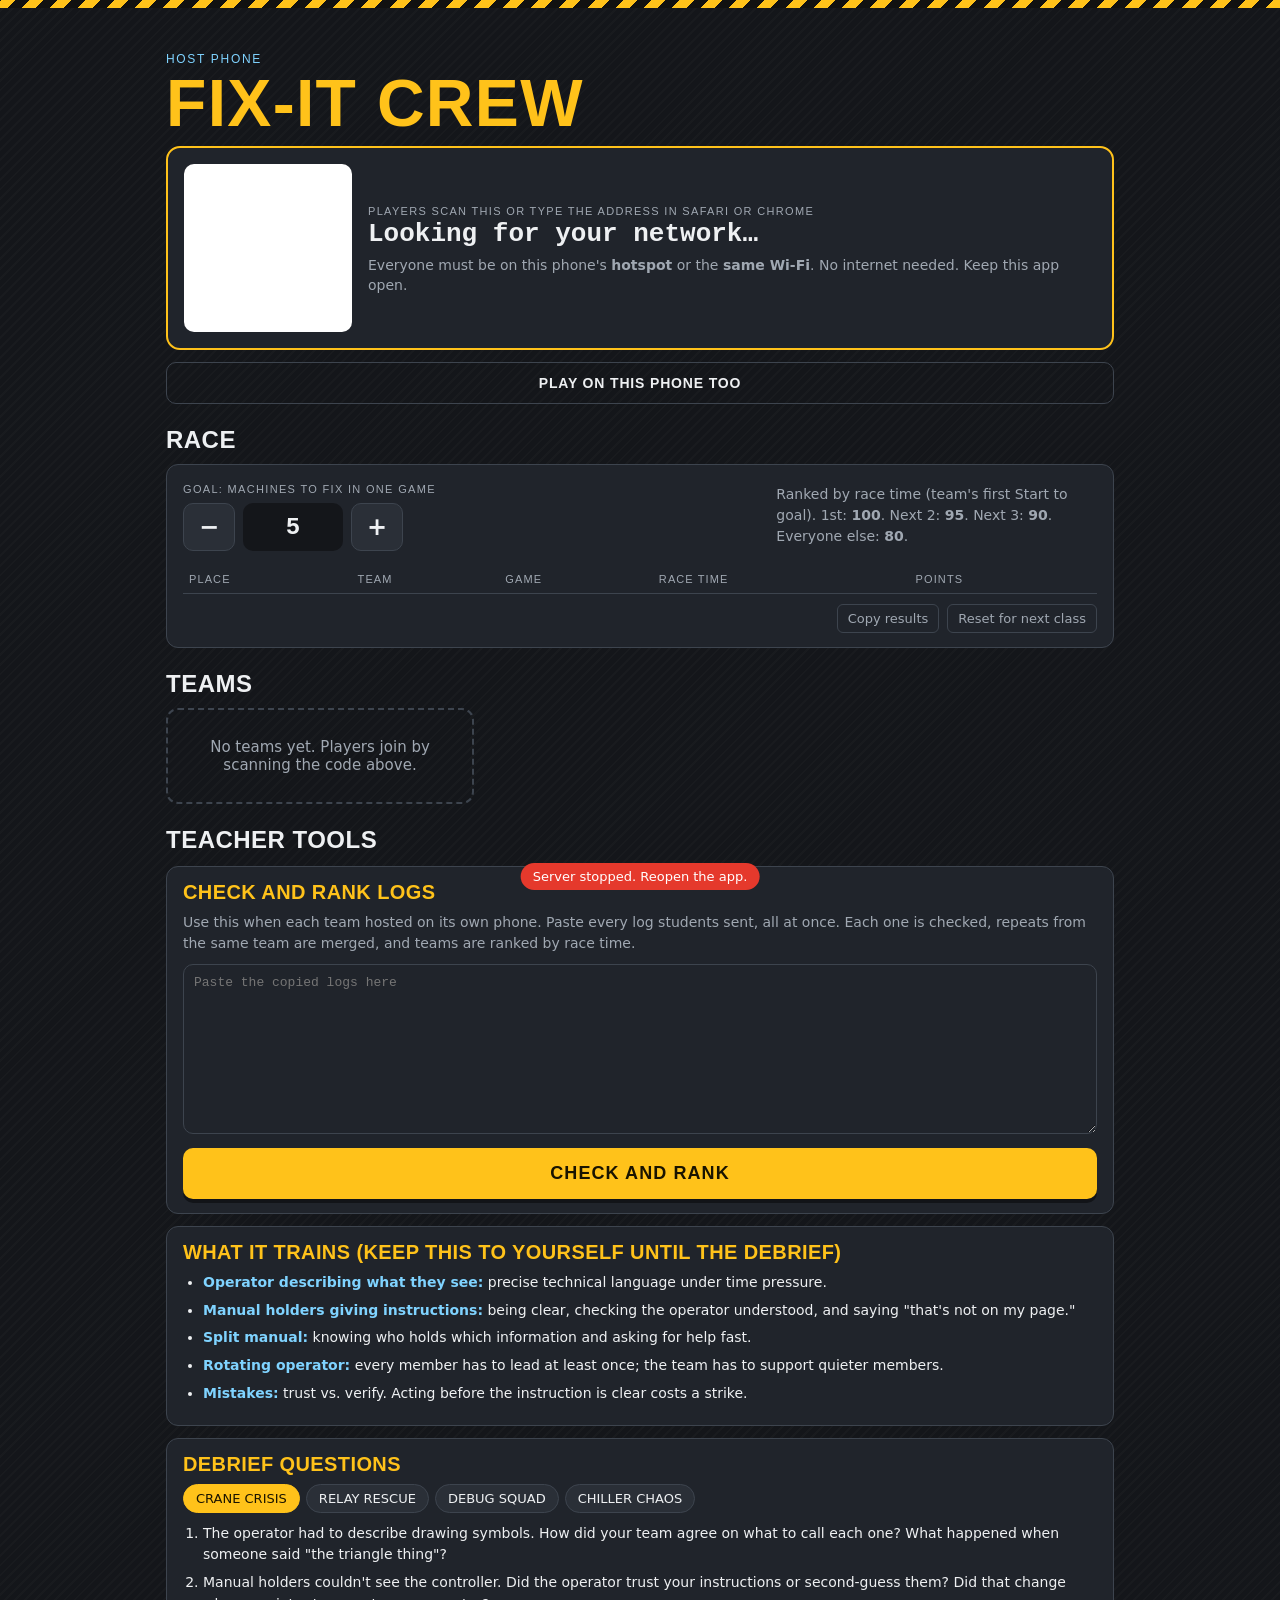
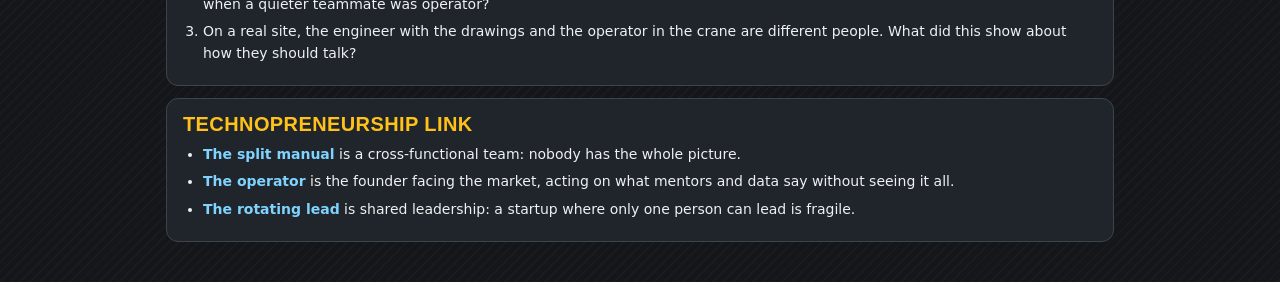
==== commit 4a5688b5: "Race time per team and log ranking, so each team can host on its own phone Co-Authored-By: Claude Op" ====
--- a/android/app/src/main/assets/web/host.html
+++ b/android/app/src/main/assets/web/host.html
@@ -78,9 +78,9 @@
     <div style="display:flex;justify-content:space-between;align-items:center;gap:12px;flex-wrap:wrap">
       <div><span class="label">Goal: machines to fix in one game</span>
         <div class="stepper" style="max-width:220px;margin-top:6px"><button id="tgMinus" aria-label="Lower goal">−</button><output id="tgN">5</output><button id="tgPlus" aria-label="Raise goal">+</button></div></div>
-      <p class="note" style="max-width:34ch;margin:0">1st team to reach the goal: <b>100</b>. Next 2: <b>95</b>. Next 3: <b>90</b>. Everyone else: <b>80</b>.</p>
+      <p class="note" style="max-width:36ch;margin:0">Ranked by race time (team's first Start to goal). 1st: <b>100</b>. Next 2: <b>95</b>. Next 3: <b>90</b>. Everyone else: <b>80</b>.</p>
     </div>
-    <div class="tblw" style="margin-top:14px;overflow-x:auto"><table class="board"><thead><tr><th>Place</th><th>Team</th><th>Game</th><th>Finished</th><th>Points</th></tr></thead><tbody id="board"></tbody></table></div>
+    <div class="tblw" style="margin-top:14px;overflow-x:auto"><table class="board"><thead><tr><th>Place</th><th>Team</th><th>Game</th><th>Race time</th><th>Points</th></tr></thead><tbody id="board"></tbody></table></div>
     <div class="tfoot" style="margin-top:10px"><button class="mini" id="copyBoard">Copy results</button><button class="mini" id="resetBoard">Reset for next class</button></div>
     <textarea class="log" id="boardTxt" readonly hidden style="margin-top:10px;min-height:120px"></textarea>
   </div>
@@ -90,10 +90,10 @@
 
   <div class="sec2"><h2>Teacher tools</h2></div>
   <div class="tcard">
-    <h3>Check a student's log</h3>
-    <p class="note" style="margin-top:0">Paste the log a student sent you.</p>
-    <textarea class="log" id="tLog" placeholder="Paste the copied log here"></textarea>
-    <div style="margin-top:10px"><button class="btn" id="tVerify">Check</button></div>
+    <h3>Check and rank logs</h3>
+    <p class="note" style="margin-top:0">Use this when each team hosted on its own phone. Paste every log students sent, all at once. Each one is checked, repeats from the same team are merged, and teams are ranked by race time.</p>
+    <textarea class="log" id="tLog" placeholder="Paste the copied logs here"></textarea>
+    <div style="margin-top:10px"><button class="btn" id="tVerify">Check and rank</button></div>
     <div id="tResult"></div>
   </div>
   <div class="tcard">
@@ -168,12 +168,13 @@
     return '<div class="team" style="--tc:' + T.colors.accent + '"><div class="th"><div style="min-width:0"><h3>' + esc(r.key) + '</h3><span class="pg">' + esc(T.title) + ' · ' + esc(T.program) + '</span></div>' + badge + '</div>' +
       nums + opLine + '<div class="ppl">' + ppl + '</div><div class="tfoot">' + btns + '</div></div>';
   }
-  function points(rank) { return rank === 1 ? 100 : rank <= 3 ? 95 : rank <= 6 ? 90 : 80; }
+  function points(rank) { return FIX.points(rank); }
+  function race(ms) { var s = Math.max(0, Math.floor(ms / 1000)), h = Math.floor(s / 3600), m = Math.floor(s / 60) % 60, x = s % 60; return (h ? h + ':' + String(m).padStart(2, '0') : m) + ':' + String(x).padStart(2, '0'); }
   function ordinal(n) { var s = ['th', 'st', 'nd', 'rd'], v = n % 100; return n + (s[(v - 20) % 10] || s[v] || s[0]); }
   function clock(ms) { var d = new Date(ms); return [d.getHours(), d.getMinutes(), d.getSeconds()].map(function (x) { return String(x).padStart(2, '0'); }).join(':'); }
   function boardRows() {
-    var fin = last.finishers || [], done = {};
-    var rows = fin.map(function (f) { done[f.team] = 1; return { place: ordinal(f.rank), team: f.team, game: TH[f.program].title, at: clock(f.at), pts: points(f.rank), wait: false, players: f.players }; });
+    var fin = (last.finishers || []).slice().sort(function (a, b) { return a.raceMs - b.raceMs; }), done = {};
+    var rows = fin.map(function (f, i) { done[f.team] = 1; return { place: ordinal(i + 1), team: f.team, game: TH[f.program].title, at: race(f.raceMs), pts: points(i + 1), wait: false, players: f.players }; });
     last.rooms.forEach(function (r) {
       if (done[r.key]) return;
       rows.push({ place: '—', team: r.key, game: TH[r.program].title, at: r.state === 'playing' ? 'playing · ' + r.fixed + '/' + r.target : 'not finished', pts: 80, wait: true, players: r.players.map(function (p) { return p.name; }) });
@@ -236,18 +237,28 @@
   $('dTabs').addEventListener('click', function (e) { var b = e.target.closest('button[data-p]'); if (!b) return; cur = b.dataset.p; renderDebrief(); });
   renderDebrief();
 
-  // log check
+  // check and rank pasted logs
+  var lastRank = '';
   $('tVerify').addEventListener('click', function () {
-    var s = $('tLog').value, out = $('tResult');
-    function m(re) { var r = s.match(re); return r ? r[1].trim() : null; }
-    var f = { title: m(/^\s*([A-Z][A-Z ]+?)\s*·/m), code: m(/Team:\s*([A-Z0-9]+)/), N: m(/Station\s+\d+\s+of\s+(\d+)/), s: m(/Station\s+(\d+)\s+of/),
-      runNo: m(/Game\s+(\d+)/), fixed: m(/Machines fixed:\s*(\d+)/), attempts: m(/Attempts:\s*(\d+)/), lives: m(/Spare parts left:\s*(\d+)/), status: m(/Status:\s*([a-z0-9 #]+)/) };
-    var code = m(/Check:\s*([A-Z0-9]+)/);
-    if (Object.keys(f).some(function (k) { return f[k] === null; }) || !code) { out.innerHTML = '<div class="verdict bad">This doesn\'t look like a complete log. Ask the student to tap "Copy log" again and paste all of it.</div>'; return; }
-    ['N', 's', 'runNo', 'fixed', 'attempts', 'lives'].forEach(function (k) { f[k] = +f[k]; });
-    var ok = FIX.checkCode(f) === code;
-    out.innerHTML = ok ? '<div class="verdict ok">✓ Genuine. ' + esc(f.title) + ' · team ' + esc(f.code) + ' · ' + f.fixed + ' machines fixed (' + esc(f.status) + ').</div>'
-      : '<div class="verdict bad">✗ The check code doesn\'t match. Something in this log was changed.</div>';
+    var res = FIX.rankLogs($('tLog').value), out = $('tResult');
+    if (!res.checked && !res.problems.length) { out.innerHTML = '<div class="verdict bad">No logs found. Paste the text students copied with "Copy log".</div>'; return; }
+    var rows = res.rows.map(function (t) {
+      return '<tr class="' + (t.finished ? '' : 'wait') + '"><td>' + (t.place ? ordinal(t.place) : '—') + '</td><td><b>' + esc(t.team) + '</b><br><span style="font-size:12px;color:var(--dim)">' + esc(t.players) + '</span></td><td>' + esc(t.title) + '</td><td>' + (t.finished ? race(t.raceSec * 1000) : 'fixed ' + t.fixed) + '</td><td class="pts">' + t.points + '</td></tr>';
+    }).join('');
+    var probs = res.problems.length ? '<div class="verdict bad">' + res.problems.length + ' log' + (res.problems.length > 1 ? 's' : '') + ' rejected: ' +
+      res.problems.map(function (p) { return 'team ' + esc(p.team) + ' (' + (p.why === 'edited' ? 'check code doesn\'t match, changed' : 'incomplete') + ')'; }).join(', ') + '.</div>' : '';
+    out.innerHTML = '<div class="verdict ok">✓ ' + res.checked + ' genuine log' + (res.checked === 1 ? '' : 's') + ' · ' + res.rows.length + ' team' + (res.rows.length === 1 ? '' : 's') + '</div>' + probs +
+      '<div style="overflow-x:auto;margin-top:10px"><table class="board"><thead><tr><th>Place</th><th>Team</th><th>Game</th><th>Race time</th><th>Points</th></tr></thead><tbody>' + rows + '</tbody></table></div>' +
+      '<div class="tfoot" style="margin-top:8px"><button class="mini" id="copyRank">Copy ranking</button></div><textarea class="log" id="rankTxt" readonly hidden style="margin-top:8px;min-height:120px"></textarea>';
+    lastRank = 'Fix-It Crew ranking · ' + new Date().toDateString() + '\n' + res.rows.map(function (t) {
+      return (t.place ? ordinal(t.place) : '—') + '\t' + t.team + '\t' + t.title + '\t' + (t.finished ? race(t.raceSec * 1000) : 'not finished (' + t.fixed + ' fixed)') + '\t' + t.points + '\t' + t.players;
+    }).join('\n');
+  });
+  $('tResult').addEventListener('click', function (e) {
+    var b = e.target.closest('#copyRank'); if (!b) return;
+    var box = $('rankTxt');
+    box.value = lastRank; box.hidden = false;
+    try { navigator.clipboard.writeText(lastRank).then(function () { b.textContent = 'Copied ✓'; }, function () { box.focus(); box.select(); b.textContent = 'Selected above — copy it'; }); } catch (err) { box.focus(); box.select(); }
   });
 })();
 </script>
